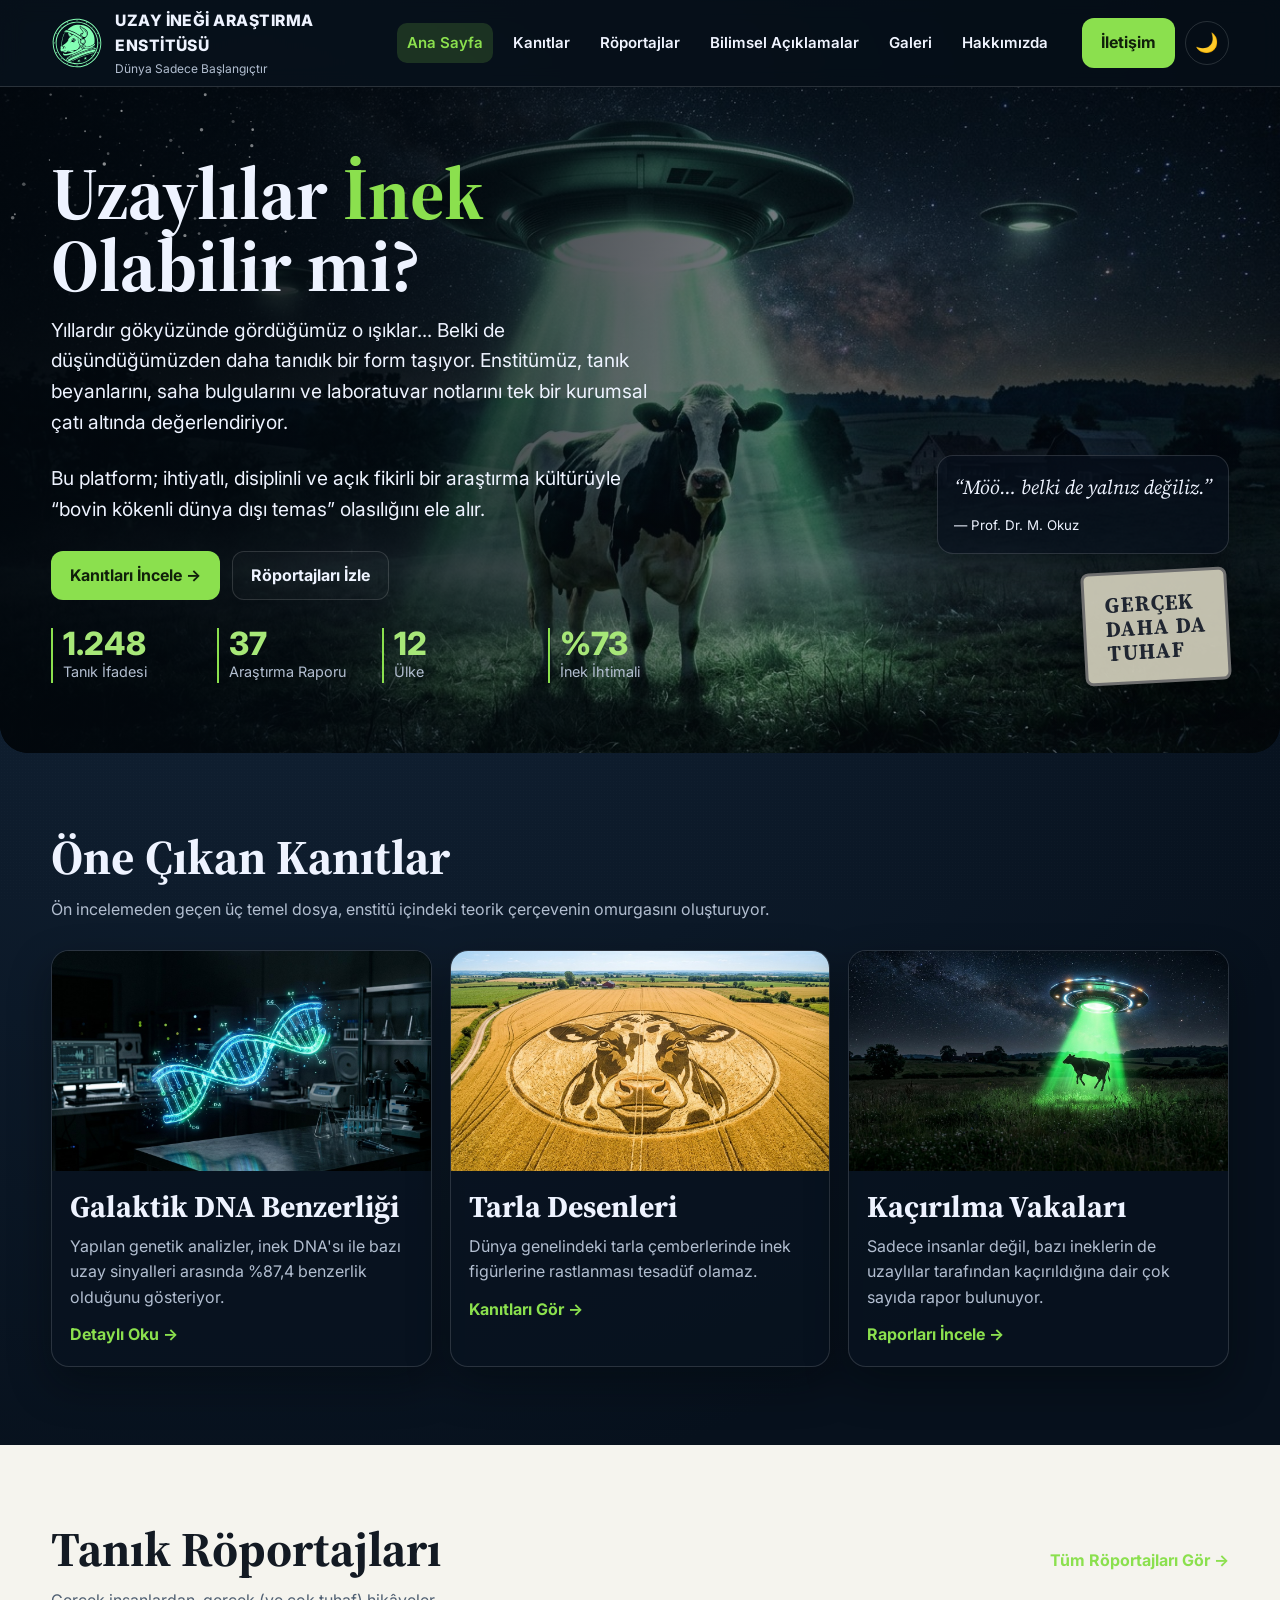
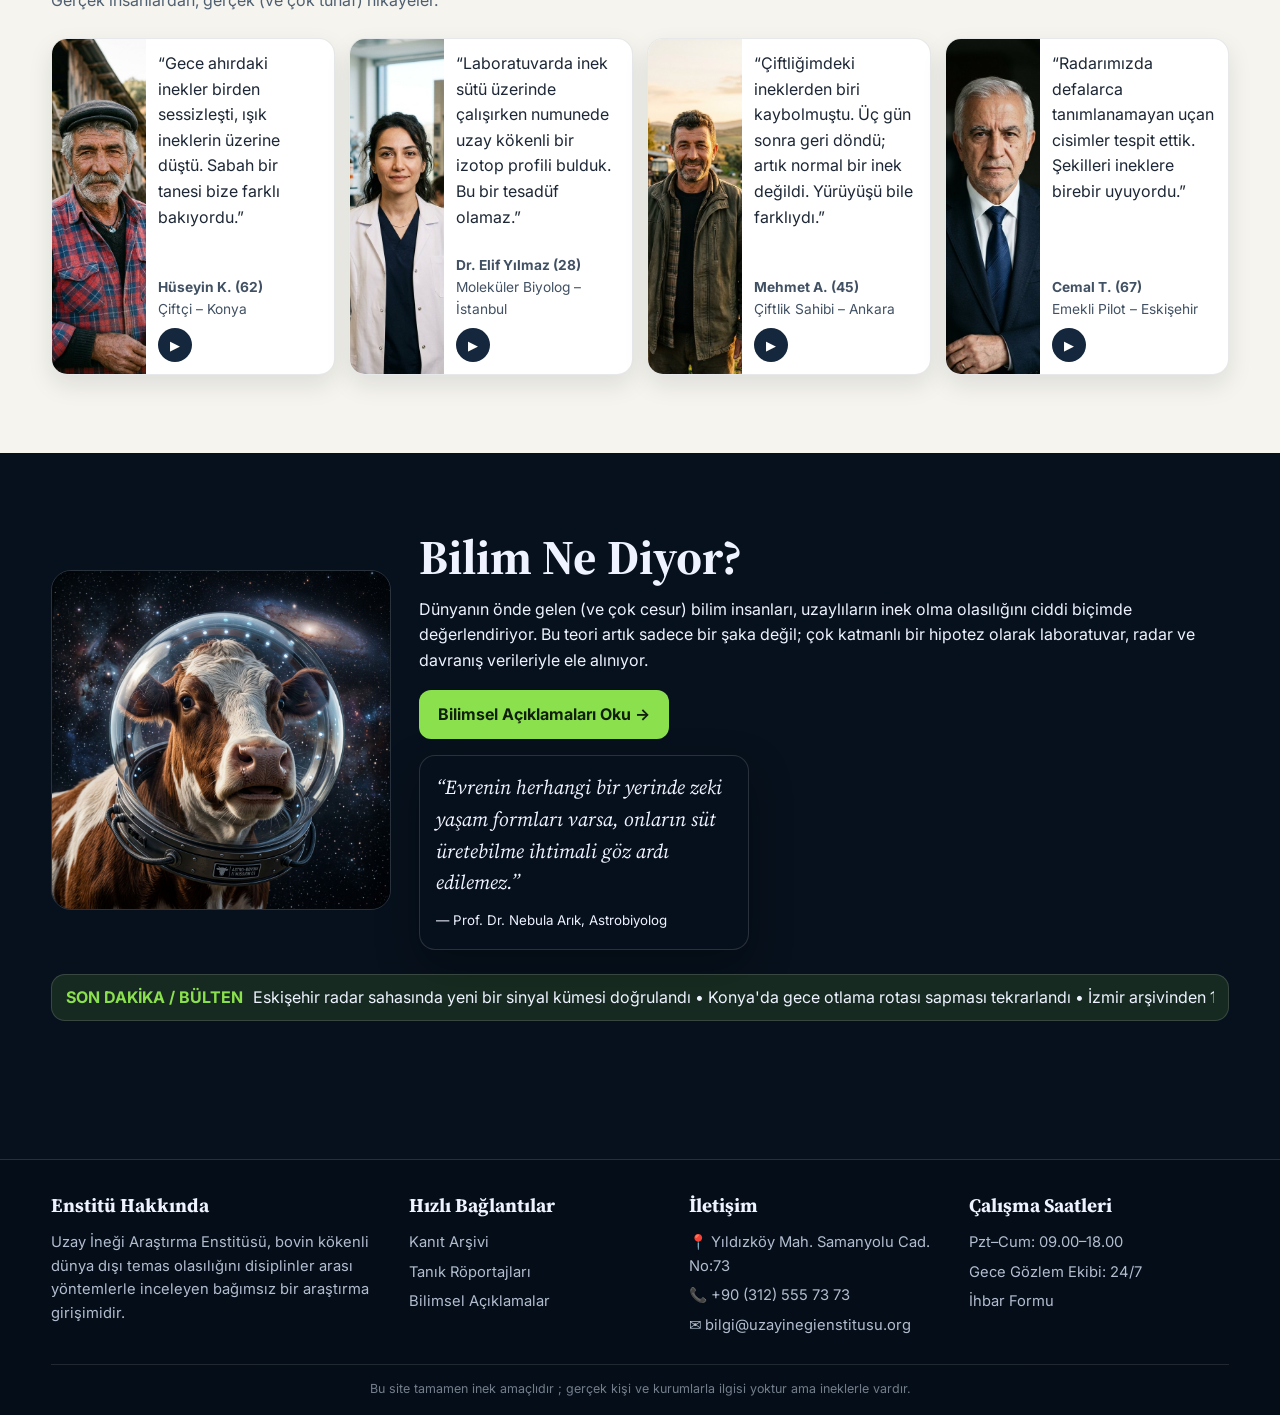
==== index.html @ c4a69b03 "İlk yükleme" ====
<!doctype html>
<html lang="tr">
<head>
  <meta charset="UTF-8">
  <meta name="viewport" content="width=device-width, initial-scale=1.0">
  <title>Uzay İneği Araştırma Enstitüsü | Uzaylılar İnek Olabilir mi?</title>
  <meta name="description" content="Uzaylılar inek olabilir mi sorusunu kurumsal bir ciddiyetle inceleyen Uzay İneği Araştırma Enstitüsü'nün resmi arşiv ve rapor sayfası.">
  <meta property="og:title" content="Uzay İneği Araştırma Enstitüsü">
  <meta property="og:description" content="Uzaylılar inek olabilir mi iddiasına dair kanıt arşivi, röportajlar ve bilimsel açıklamalar.">
  <meta property="og:image" content="images/hero.jpg">
  <meta property="og:type" content="website">
  <link rel="icon" type="image/svg+xml" href="images/logo.svg">
  <link rel="stylesheet" href="css/style.css">
  <script src="js/script.js" defer></script>
</head>
<body>
  <header class="site-header">
    <div class="container header-inner">
      <a href="index.html" class="brand" aria-label="Ana sayfaya git">
        <img src="images/logo.svg" alt="Uzay İneği Araştırma Enstitüsü logosu" loading="lazy">
        <div>
          <div class="brand-title">UZAY İNEĞİ ARAŞTIRMA ENSTİTÜSÜ</div>
          <div class="brand-sub">Dünya Sadece Başlangıçtır</div>
        </div>
      </a>

      <nav class="main-nav" data-main-nav aria-label="Ana menü">
        <a class="nav-link" href="index.html">Ana Sayfa</a>
        <a class="nav-link" href="kanitlar.html">Kanıtlar</a>
        <a class="nav-link" href="roportajlar.html">Röportajlar</a>
        <a class="nav-link" href="bilimsel.html">Bilimsel Açıklamalar</a>
        <a class="nav-link" href="galeri.html">Galeri</a>
        <a class="nav-link" href="hakkimizda.html">Hakkımızda</a>
      </nav>

      <div class="header-actions">
        <a class="btn btn-primary" href="hakkimizda.html#iletisim">İletişim</a>
        <button class="theme-toggle" data-theme-toggle aria-label="Açık temaya geç">🌙</button>
        <button class="hamburger" data-menu-toggle aria-label="Menüyü aç/kapat" aria-expanded="false">☰</button>
      </div>
    </div>
  </header>

  <main>
    <section class="hero">
      <div class="hero-bg" aria-hidden="true"></div>
      <canvas id="star-canvas" aria-hidden="true"></canvas>
      <div class="container hero-grid">
        <div class="reveal">
          <h1>Uzaylılar <span class="accent">İnek</span> Olabilir mi?</h1>
          <p>Yıllardır gökyüzünde gördüğümüz o ışıklar... Belki de düşündüğümüzden daha tanıdık bir form taşıyor. Enstitümüz, tanık beyanlarını, saha bulgularını ve laboratuvar notlarını tek bir kurumsal çatı altında değerlendiriyor.</p>
          <p>Bu platform; ihtiyatlı, disiplinli ve açık fikirli bir araştırma kültürüyle “bovin kökenli dünya dışı temas” olasılığını ele alır.</p>

          <div class="hero-buttons">
            <a class="btn btn-primary" href="kanitlar.html">Kanıtları İncele →</a>
            <a class="btn btn-secondary" href="roportajlar.html">Röportajları İzle</a>
          </div>

          <div class="stats">
            <div class="stat-item">
              <div class="stat-number" data-counter data-target="1248">0</div>
              <div class="stat-label">Tanık İfadesi</div>
            </div>
            <div class="stat-item">
              <div class="stat-number" data-counter data-target="37">0</div>
              <div class="stat-label">Araştırma Raporu</div>
            </div>
            <div class="stat-item">
              <div class="stat-number" data-counter data-target="12">0</div>
              <div class="stat-label">Ülke</div>
            </div>
            <div class="stat-item">
              <div class="stat-number" data-counter data-target="73" data-prefix="%">%0</div>
              <div class="stat-label">İnek İhtimali</div>
            </div>
          </div>
        </div>

        <div class="hero-right reveal">
          <div class="quote-card">
            <blockquote>“Möö… belki de yalnız değiliz.”</blockquote>
            <small>— Prof. Dr. M. Okuz</small>
          </div>
          <div class="road-sign" aria-label="Yol kenarı uyarı tabelası">GERÇEK<br>DAHA DA<br>TUHAF</div>
        </div>
      </div>
    </section>

    <section class="section">
      <div class="container">
        <h2 class="section-title reveal">Öne Çıkan Kanıtlar</h2>
        <p class="section-subtitle reveal">Ön incelemeden geçen üç temel dosya, enstitü içindeki teorik çerçevenin omurgasını oluşturuyor.</p>

        <div class="card-grid">
          <article class="card reveal">
            <img class="card-image" src="images/dna.jpg" alt="DNA zinciri görseli" loading="lazy">
            <div class="card-body">
              <h3>Galaktik DNA Benzerliği</h3>
              <p>Yapılan genetik analizler, inek DNA'sı ile bazı uzay sinyalleri arasında %87,4 benzerlik olduğunu gösteriyor.</p>
              <a class="read-more" href="kanitlar.html">Detaylı Oku →</a>
            </div>
          </article>

          <article class="card reveal">
            <img class="card-image" src="images/cropcircle.jpg" alt="Tarladaki dairesel desen görüntüsü" loading="lazy">
            <div class="card-body">
              <h3>Tarla Desenleri</h3>
              <p>Dünya genelindeki tarla çemberlerinde inek figürlerine rastlanması tesadüf olamaz.</p>
              <a class="read-more" href="kanitlar.html">Kanıtları Gör →</a>
            </div>
          </article>

          <article class="card reveal">
            <img class="card-image" src="images/abduction.jpg" alt="Gece ışığı altında kaçırılma sahnesi" loading="lazy">
            <div class="card-body">
              <h3>Kaçırılma Vakaları</h3>
              <p>Sadece insanlar değil, bazı ineklerin de uzaylılar tarafından kaçırıldığına dair çok sayıda rapor bulunuyor.</p>
              <a class="read-more" href="kanitlar.html">Raporları İncele →</a>
            </div>
          </article>
        </div>
      </div>
    </section>

    <section class="section section-cream witness-section">
      <div class="container">
        <div class="section-head reveal">
          <h2 class="section-title">Tanık Röportajları</h2>
          <a class="read-more" href="roportajlar.html">Tüm Röportajları Gör →</a>
        </div>
        <p class="section-subtitle reveal" style="color:#4f5f72;">Gerçek insanlardan, gerçek (ve çok tuhaf) hikâyeler.</p>

        <div class="witness-grid">
          <article class="witness-card reveal">
            <img class="witness-thumb" src="images/tanik_huseyin.jpg" alt="Hüseyin K. portresi" loading="lazy">
            <div class="witness-content">
              <p>“Gece ahırdaki inekler birden sessizleşti, ışık ineklerin üzerine düştü. Sabah bir tanesi bize farklı bakıyordu.”</p>
              <div class="witness-meta"><strong>Hüseyin K. (62)</strong><br>Çiftçi – Konya</div>
              <button class="play-btn" data-open-modal data-modal-type="transcript" data-modal-key="huseyin" aria-label="Hüseyin röportajını aç">▶</button>
            </div>
          </article>

          <article class="witness-card reveal">
            <img class="witness-thumb" src="images/tanik_elif.jpg" alt="Dr. Elif Yılmaz portresi" loading="lazy">
            <div class="witness-content">
              <p>“Laboratuvarda inek sütü üzerinde çalışırken numunede uzay kökenli bir izotop profili bulduk. Bu bir tesadüf olamaz.”</p>
              <div class="witness-meta"><strong>Dr. Elif Yılmaz (28)</strong><br>Moleküler Biyolog – İstanbul</div>
              <button class="play-btn" data-open-modal data-modal-type="transcript" data-modal-key="elif" aria-label="Elif röportajını aç">▶</button>
            </div>
          </article>

          <article class="witness-card reveal">
            <img class="witness-thumb" src="images/tanik_mehmet.jpg" alt="Mehmet A. portresi" loading="lazy">
            <div class="witness-content">
              <p>“Çiftliğimdeki ineklerden biri kaybolmuştu. Üç gün sonra geri döndü; artık normal bir inek değildi. Yürüyüşü bile farklıydı.”</p>
              <div class="witness-meta"><strong>Mehmet A. (45)</strong><br>Çiftlik Sahibi – Ankara</div>
              <button class="play-btn" data-open-modal data-modal-type="transcript" data-modal-key="mehmet" aria-label="Mehmet röportajını aç">▶</button>
            </div>
          </article>

          <article class="witness-card reveal">
            <img class="witness-thumb" src="images/tanik_cemal.jpg" alt="Cemal T. portresi" loading="lazy">
            <div class="witness-content">
              <p>“Radarımızda defalarca tanımlanamayan uçan cisimler tespit ettik. Şekilleri ineklere birebir uyuyordu.”</p>
              <div class="witness-meta"><strong>Cemal T. (67)</strong><br>Emekli Pilot – Eskişehir</div>
              <button class="play-btn" data-open-modal data-modal-type="transcript" data-modal-key="cemal" aria-label="Cemal röportajını aç">▶</button>
            </div>
          </article>
        </div>
      </div>
    </section>

    <section class="section">
      <div class="container science-wrap">
        <img class="reveal" src="images/astronot_inek.png" alt="Astronot kıyafeti giymiş inek illüstrasyonu" loading="lazy">
        <div class="reveal">
          <h2 class="section-title">Bilim Ne Diyor?</h2>
          <p>Dünyanın önde gelen (ve çok cesur) bilim insanları, uzaylıların inek olma olasılığını ciddi biçimde değerlendiriyor. Bu teori artık sadece bir şaka değil; çok katmanlı bir hipotez olarak laboratuvar, radar ve davranış verileriyle ele alınıyor.</p>
          <a class="btn btn-primary" href="bilimsel.html">Bilimsel Açıklamaları Oku →</a>

          <div class="quote-card" style="margin-top:16px;">
            <blockquote>“Evrenin herhangi bir yerinde zeki yaşam formları varsa, onların süt üretebilme ihtimali göz ardı edilemez.”</blockquote>
            <small>— Prof. Dr. Nebula Arık, Astrobiyolog</small>
          </div>
        </div>
      </div>

      <div class="container">
        <div class="bulletin reveal" aria-label="Son dakika bülteni">
          <strong>SON DAKİKA / BÜLTEN</strong>
          <div style="overflow: hidden; flex: 1;">
            <div class="bulletin-track">Eskişehir radar sahasında yeni bir sinyal kümesi doğrulandı • Konya'da gece otlama rotası sapması tekrarlandı • İzmir arşivinden 1981 tarihli ek negatif film dijitalleştiriliyor</div>
          </div>
        </div>
      </div>
    </section>
  </main>

  <footer class="site-footer">
  <div class="container footer-grid">
    <div class="footer-col">
      <h4>Enstitü Hakkında</h4>
      <p>Uzay İneği Araştırma Enstitüsü, bovin kökenli dünya dışı temas olasılığını disiplinler arası yöntemlerle inceleyen bağımsız bir araştırma girişimidir.</p>
    </div>
    <div class="footer-col">
      <h4>Hızlı Bağlantılar</h4>
      <ul>
        <li><a href="kanitlar.html">Kanıt Arşivi</a></li>
        <li><a href="roportajlar.html">Tanık Röportajları</a></li>
        <li><a href="bilimsel.html">Bilimsel Açıklamalar</a></li>
      </ul>
    </div>
    <div class="footer-col">
      <h4>İletişim</h4>
      <ul>
        <li>📍 Yıldızköy Mah. Samanyolu Cad. No:73</li>
        <li>📞 +90 (312) 555 73 73</li>
        <li>✉️ bilgi@uzayinegienstitusu.org</li>
      </ul>
    </div>
    <div class="footer-col">
      <h4>Çalışma Saatleri</h4>
      <ul>
        <li>Pzt–Cum: 09.00–18.00</li>
        <li>Gece Gözlem Ekibi: 24/7</li>
        <li><a href="hakkimizda.html#iletisim">İhbar Formu</a></li>
      </ul>
    </div>
  </div>
  <div class="container footer-bottom">Bu site tamamen inek amaçlıdır ; gerçek kişi ve kurumlarla ilgisi yoktur ama ineklerle vardır.</div>
</footer>

  <div id="globalModal" class="modal" role="dialog" aria-modal="true" aria-hidden="true" aria-label="Detay penceresi">
    <div class="modal-content">
      <div class="modal-top">
        <h3 data-modal-title>Detay</h3>
        <button class="modal-close" data-modal-close aria-label="Pencereyi kapat">✕</button>
      </div>
      <div data-modal-body></div>
    </div>
  </div>
</body>
</html>
---- css/style.css ----
/* Uzay İneği Araştırma Enstitüsü - Ana Stil Dosyası */
@import url('https://fonts.googleapis.com/css2?family=Inter:wght@400;500;600;700;800&family=Source+Serif+4:opsz,wght@8..60,500;8..60,700&display=swap');

:root {
  --bg: #07111d;
  --bg-elev: #0d1c2d;
  --bg-soft: #12263b;
  --text: #eef3ff;
  --muted: #b2bed0;
  --accent: #8be04e;
  --accent-2: #70bf3a;
  --line: rgba(255, 255, 255, 0.14);
  --card: rgba(8, 19, 31, 0.78);
  --shadow: 0 18px 40px rgba(2, 6, 10, 0.42);
  --cream: #f5f4ee;
  --cream-text: #131a23;
  --danger: #ff6b6b;
  --radius: 18px;
}

body.theme-light {
  --bg: #f2f5f9;
  --bg-elev: #ffffff;
  --bg-soft: #e8eef7;
  --text: #0f1b2a;
  --muted: #48556a;
  --line: rgba(11, 28, 42, 0.14);
  --card: rgba(255, 255, 255, 0.92);
  --shadow: 0 14px 30px rgba(11, 28, 42, 0.12);
}

* {
  box-sizing: border-box;
}

html,
body {
  margin: 0;
  padding: 0;
}

body {
  font-family: 'Inter', system-ui, -apple-system, Segoe UI, sans-serif;
  background: radial-gradient(circle at 20% 10%, #14263a 0, var(--bg) 42%), var(--bg);
  color: var(--text);
  line-height: 1.6;
  min-height: 100vh;
}

body::before {
  content: '';
  position: fixed;
  inset: 0;
  pointer-events: none;
  background-image: radial-gradient(rgba(255, 255, 255, 0.2) 0.7px, transparent 0.7px);
  background-size: 3px 3px;
  opacity: 0.07;
  z-index: -1;
}

img {
  max-width: 100%;
  display: block;
}

a {
  color: inherit;
  text-decoration: none;
}

p {
  margin-top: 0;
}

.container {
  width: min(1180px, 92vw);
  margin: 0 auto;
}

.section {
  padding: 78px 0;
}

.section-cream {
  background: var(--cream);
  color: var(--cream-text);
}

.section-title {
  margin: 0 0 12px;
  font-family: 'Source Serif 4', Georgia, serif;
  font-size: clamp(2rem, 3.8vw, 3.2rem);
  line-height: 1.1;
}

.section-subtitle {
  margin: 0;
  color: var(--muted);
  max-width: 760px;
}

.accent {
  color: var(--accent);
}

.site-header {
  position: sticky;
  top: 0;
  z-index: 1000;
  backdrop-filter: blur(10px);
  border-bottom: 1px solid var(--line);
  background: rgba(5, 12, 20, 0.78);
}

body.theme-light .site-header {
  background: rgba(242, 245, 249, 0.9);
}

.header-inner {
  min-height: 86px;
  display: flex;
  align-items: center;
  justify-content: space-between;
  gap: 24px;
}

.brand {
  display: flex;
  align-items: center;
  gap: 12px;
  min-width: 280px;
}

.brand img {
  width: 52px;
  height: 52px;
  border-radius: 50%;
}

.brand-title {
  font-weight: 800;
  letter-spacing: 0.03em;
  font-size: 0.98rem;
}

.brand-sub {
  color: var(--muted);
  font-size: 0.75rem;
}

.main-nav {
  display: flex !important;
  flex-direction: row !important;
  flex-wrap: nowrap !important;
  align-items: center;
  gap: 10px;
  justify-content: center;
  position: static !important;
  background: transparent !important;
  border: none !important;
  padding: 0 !important;
}

.nav-link {
  padding: 8px 10px;
  border-radius: 10px;
  font-weight: 600;
  font-size: 0.94rem;
  color: color-mix(in srgb, var(--text) 88%, white 12%);
  transition: 0.2s ease;
  white-space: nowrap;
}

.nav-link:hover,
.nav-link.active {
  color: var(--accent);
  background: color-mix(in srgb, var(--accent) 17%, transparent 83%);
}

.header-actions {
  display: flex;
  align-items: center;
  gap: 10px;
}

.btn {
  border: 1px solid transparent;
  padding: 11px 18px;
  border-radius: 12px;
  font-weight: 700;
  cursor: pointer;
  display: inline-flex;
  align-items: center;
  gap: 8px;
  justify-content: center;
  transition: 0.22s ease;
}

.btn-primary {
  background: var(--accent);
  color: #10200a;
}

.btn-primary:hover {
  background: var(--accent-2);
}

.btn-secondary {
  border-color: var(--line);
  color: var(--text);
  background: rgba(255, 255, 255, 0.02);
}

.btn-secondary:hover {
  border-color: var(--accent);
  color: var(--accent);
}

.theme-toggle {
  width: 44px;
  height: 44px;
  border-radius: 50%;
  border: 1px solid var(--line);
  display: grid;
  place-items: center;
  cursor: pointer;
  background: transparent;
  color: var(--text);
  font-size: 1.18rem;
}

.hamburger {
  display: none !important;
}

.hero {
  position: relative;
  min-height: 74vh;
  border-radius: 0 0 28px 28px;
  overflow: hidden;
  isolation: isolate;
  display: flex;
  align-items: center;
}

.hero-bg {
  position: absolute;
  inset: 0;
  background: linear-gradient(102deg, rgba(2, 8, 14, 0.88) 22%, rgba(5, 12, 20, 0.48) 64%), url('../images/hero.jpg') center/cover no-repeat;
  z-index: -2;
}

body.theme-light .hero {
  --text: #eef3ff;
  --muted: #b2bed0;
  color: var(--text);
}

body.theme-light .hero .stat-label {
  color: var(--muted);
}

#star-canvas {
  position: absolute;
  inset: 0;
  z-index: -1;
  opacity: 0.55;
}

.hero-grid {
  display: grid;
  grid-template-columns: 1.3fr 1fr;
  gap: 24px;
  align-items: end;
  padding: 52px 0;
}

.hero h1 {
  font-family: 'Source Serif 4', Georgia, serif;
  font-size: clamp(2.5rem, 5.8vw, 5rem);
  line-height: 0.97;
  margin: 0 0 14px;
}

.hero p {
  max-width: 620px;
  margin-bottom: 26px;
  font-size: clamp(1rem, 1.8vw, 1.2rem);
}

.hero-buttons {
  display: flex;
  flex-wrap: wrap;
  gap: 12px;
  margin-bottom: 28px;
}

.stats {
  display: grid;
  grid-template-columns: repeat(4, minmax(110px, 1fr));
  gap: 10px;
  max-width: 680px;
}

.stat-item {
  border-left: 2px solid var(--accent);
  padding-left: 10px;
}

.stat-number {
  font-size: clamp(1.4rem, 3vw, 2rem);
  font-weight: 800;
  line-height: 1;
  color: color-mix(in srgb, var(--accent) 76%, white 24%);
}

.stat-label {
  font-size: 0.9rem;
  color: var(--muted);
}

.hero-right {
  display: grid;
  gap: 16px;
  justify-items: end;
}

.quote-card {
  background: rgba(7, 16, 28, 0.72);
  border: 1px solid var(--line);
  border-radius: 16px;
  padding: 16px;
  max-width: 330px;
  box-shadow: var(--shadow);
}

body.theme-light .quote-card {
  background: rgba(255, 255, 255, 0.88);
}

.quote-card blockquote {
  margin: 0 0 8px;
  font-family: 'Source Serif 4', Georgia, serif;
  font-size: 1.24rem;
  font-style: italic;
}

.road-sign {
  transform: rotate(-3deg);
  background: rgba(214, 211, 191, 0.9);
  color: #202631;
  border: 3px solid #6f6f6f;
  border-radius: 8px;
  padding: 18px 20px;
  font-family: 'Source Serif 4', serif;
  font-weight: 700;
  letter-spacing: 0.04em;
  font-size: 1.35rem;
  line-height: 1.1;
  box-shadow: 0 12px 30px rgba(0, 0, 0, 0.35);
}

.card-grid {
  display: grid;
  grid-template-columns: repeat(3, minmax(0, 1fr));
  gap: 18px;
  margin-top: 28px;
}

.card {
  background: var(--card);
  border: 1px solid var(--line);
  border-radius: var(--radius);
  overflow: hidden;
  box-shadow: var(--shadow);
}

body.theme-light .card {
  background: #ffffff;
}

.card-image {
  width: 100%;
  height: 220px;
  object-fit: cover;
}

.card-body {
  padding: 18px;
}

.card h3 {
  margin: 0 0 8px;
  font-family: 'Source Serif 4', Georgia, serif;
  font-size: 1.9rem;
  line-height: 1.2;
}

.card p {
  margin-bottom: 12px;
  color: var(--muted);
}

.read-more {
  color: var(--accent);
  font-weight: 700;
}

.witness-section .section-head {
  display: flex;
  justify-content: space-between;
  align-items: baseline;
  gap: 20px;
  flex-wrap: wrap;
}

.witness-grid {
  margin-top: 24px;
  display: grid;
  grid-template-columns: repeat(4, minmax(0, 1fr));
  gap: 14px;
}

.witness-card {
  border-radius: 16px;
  background: #ffffff;
  border: 1px solid rgba(16, 30, 42, 0.1);
  box-shadow: 0 10px 24px rgba(16, 30, 42, 0.1);
  overflow: hidden;
  color: #1d2735;
  display: grid;
  grid-template-columns: 94px 1fr;
  min-height: 176px;
}

.witness-thumb {
  width: 100%;
  height: 100%;
  object-fit: cover;
}

.witness-content {
  padding: 12px;
  display: flex;
  flex-direction: column;
  gap: 8px;
}

.witness-meta {
  margin-top: auto;
  font-size: 0.86rem;
  color: #415163;
}

.play-btn {
  width: 34px;
  height: 34px;
  border-radius: 50%;
  border: 0;
  background: #15273d;
  color: #fff;
  cursor: pointer;
}

.badge {
  display: inline-flex;
  align-items: center;
  gap: 6px;
  padding: 4px 8px;
  border-radius: 999px;
  background: rgba(139, 224, 78, 0.15);
  color: #a4f569;
  font-size: 0.74rem;
  font-weight: 700;
}

body.theme-light .badge {
  background: rgba(139, 224, 78, 0.2);
  color: #224915;
}

.science-wrap {
  display: grid;
  grid-template-columns: 340px 1fr;
  gap: 28px;
  align-items: center;
}

.science-wrap img {
  border-radius: 20px;
  border: 1px solid var(--line);
}

.bulletin {
  margin-top: 24px;
  border-radius: 14px;
  border: 1px solid var(--line);
  background: rgba(139, 224, 78, 0.12);
  padding: 10px 14px;
  display: flex;
  gap: 10px;
  align-items: center;
  overflow: hidden;
}

.bulletin strong {
  white-space: nowrap;
  color: var(--accent);
}

.bulletin-track {
  white-space: nowrap;
  animation: ticker 17s linear infinite;
}

@keyframes ticker {
  from {
    transform: translateX(0);
  }

  to {
    transform: translateX(-32%);
  }
}

.page-hero {
  padding: 60px 0 34px;
}

.page-hero h1 {
  margin: 0 0 10px;
  font-family: 'Source Serif 4', Georgia, serif;
  font-size: clamp(2.1rem, 5vw, 3.8rem);
}

.page-hero p {
  max-width: 780px;
  color: var(--muted);
}

.stat-strip {
  display: grid;
  grid-template-columns: repeat(4, minmax(0, 1fr));
  gap: 12px;
  margin: 22px 0 0;
}

.strip-item {
  border: 1px solid var(--line);
  border-radius: 14px;
  background: var(--card);
  padding: 14px;
  text-align: center;
}

.strip-item .n {
  font-size: 1.8rem;
  font-weight: 800;
  color: var(--accent);
}

.deep-evidence {
  display: grid;
  grid-template-columns: repeat(3, minmax(0, 1fr));
  gap: 18px;
  margin-top: 20px;
}

.deep-evidence .card h3 {
  font-size: 1.55rem;
}

.simple-table {
  width: 100%;
  border-collapse: collapse;
  margin-top: 10px;
  font-size: 0.94rem;
}

.simple-table th,
.simple-table td {
  border-bottom: 1px solid var(--line);
  text-align: left;
  padding: 9px 8px;
}

.simple-table th {
  color: var(--accent);
}

.filter-row {
  display: flex;
  flex-wrap: wrap;
  gap: 10px;
  margin: 22px 0;
}

.filter-chip {
  border: 1px solid var(--line);
  border-radius: 999px;
  padding: 8px 14px;
  background: transparent;
  color: var(--text);
  cursor: pointer;
  font-weight: 600;
}

.filter-chip.active,
.filter-chip:hover {
  border-color: var(--accent);
  color: var(--accent);
  background: color-mix(in srgb, var(--accent) 16%, transparent 84%);
}

.evidence-grid {
  display: grid;
  grid-template-columns: repeat(2, minmax(0, 1fr));
  gap: 16px;
}

.evidence-card {
  border: 1px solid var(--line);
  border-radius: 16px;
  background: var(--card);
  padding: 14px;
  box-shadow: var(--shadow);
}

.evidence-head {
  display: flex;
  justify-content: space-between;
  align-items: flex-start;
  gap: 10px;
}

.file-code {
  font-size: 0.8rem;
  color: var(--accent);
  font-weight: 700;
  letter-spacing: 0.05em;
}

.evidence-title {
  margin: 4px 0 5px;
  font-size: 1.2rem;
  font-weight: 700;
}

.evidence-meta {
  font-size: 0.86rem;
  color: var(--muted);
}

.evidence-visual {
  border-radius: 12px;
  height: 150px;
  margin: 10px 0;
  background: #111c2e;
  border: 1px solid var(--line);
  overflow: hidden;
}

.evidence-visual img {
  width: 100%;
  height: 100%;
  object-fit: cover;
}

.file-placeholder {
  height: 100%;
  display: grid;
  place-items: center;
  font-weight: 700;
  letter-spacing: 0.05em;
  color: var(--muted);
}

.reliability {
  margin: 10px 0;
}

.reliability-track {
  height: 8px;
  border-radius: 999px;
  background: rgba(255, 255, 255, 0.13);
  overflow: hidden;
}

.reliability-bar {
  height: 100%;
  background: linear-gradient(90deg, #6bbdf3, var(--accent));
}

.meta-grid {
  display: grid;
  grid-template-columns: repeat(3, minmax(0, 1fr));
  gap: 10px;
}

.meta-box {
  border: 1px solid var(--line);
  border-radius: 12px;
  padding: 10px;
  background: rgba(255, 255, 255, 0.02);
}

.transcript-modal .player-strip {
  height: 56px;
  border-radius: 12px;
  border: 1px solid var(--line);
  background: linear-gradient(90deg, rgba(139, 224, 78, 0.2), rgba(139, 224, 78, 0.04));
  position: relative;
  overflow: hidden;
  margin-bottom: 14px;
}

.transcript-modal .player-strip::after {
  content: '';
  position: absolute;
  top: 0;
  bottom: 0;
  width: 30%;
  background: linear-gradient(90deg, transparent, rgba(255, 255, 255, 0.3), transparent);
  animation: strip 2.6s linear infinite;
}

@keyframes strip {
  from {
    left: -35%;
  }

  to {
    left: 110%;
  }
}

.transcript-lines {
  max-height: 340px;
  overflow: auto;
  display: grid;
  gap: 10px;
}

.transcript-line {
  border-left: 3px solid var(--accent);
  padding: 8px 10px;
  background: rgba(139, 224, 78, 0.08);
  border-radius: 10px;
}

.calc-box,
.translator-box,
.contact-box,
.faq-box {
  border: 1px solid var(--line);
  border-radius: 16px;
  background: var(--card);
  padding: 16px;
}

.form-grid {
  display: grid;
  grid-template-columns: repeat(2, minmax(0, 1fr));
  gap: 12px;
}

.form-grid .full {
  grid-column: 1 / -1;
}

label {
  display: grid;
  gap: 6px;
  font-weight: 600;
  font-size: 0.92rem;
}

input,
select,
textarea {
  width: 100%;
  padding: 11px 12px;
  border: 1px solid var(--line);
  border-radius: 10px;
  background: rgba(255, 255, 255, 0.03);
  color: var(--text);
  font: inherit;
}

textarea {
  min-height: 130px;
  resize: vertical;
}

body.theme-light input,
body.theme-light select,
body.theme-light textarea {
  background: #fff;
  color: #1a2633;
}

.result-box {
  margin-top: 12px;
  border-radius: 12px;
  padding: 12px;
  border: 1px solid var(--line);
  background: rgba(139, 224, 78, 0.09);
}

.progress-ring {
  height: 10px;
  border-radius: 999px;
  background: rgba(255, 255, 255, 0.15);
  overflow: hidden;
  margin: 8px 0;
}

.progress-ring span {
  display: block;
  height: 100%;
  width: 0;
  background: linear-gradient(90deg, #5aa9e9, var(--accent));
  transition: width 0.8s ease;
}

.accordion-item {
  border-bottom: 1px solid var(--line);
}

.accordion-btn {
  width: 100%;
  text-align: left;
  padding: 14px 4px;
  background: transparent;
  color: var(--text);
  border: 0;
  display: flex;
  justify-content: space-between;
  align-items: center;
  font-weight: 700;
  cursor: pointer;
}

.accordion-content {
  max-height: 0;
  overflow: hidden;
  transition: max-height 0.3s ease;
  color: var(--muted);
}

.timeline {
  border-left: 2px solid var(--accent);
  padding-left: 16px;
  display: grid;
  gap: 14px;
}

.timeline-item h4 {
  margin: 0 0 3px;
}

.gallery-grid,
.portrait-grid {
  display: grid;
  grid-template-columns: repeat(4, minmax(0, 1fr));
  gap: 12px;
}

.gallery-item {
  position: relative;
  border-radius: 14px;
  overflow: hidden;
  border: 1px solid var(--line);
  cursor: pointer;
}

.gallery-item img {
  width: 100%;
  height: 230px;
  object-fit: cover;
}

.gallery-caption {
  position: absolute;
  left: 0;
  right: 0;
  bottom: 0;
  padding: 8px;
  font-size: 0.82rem;
  background: linear-gradient(0deg, rgba(0, 0, 0, 0.86), transparent);
}

.archive-tag {
  position: absolute;
  top: 10px;
  left: 10px;
  padding: 4px 8px;
  border-radius: 999px;
  font-size: 0.7rem;
  font-weight: 700;
  background: rgba(16, 24, 36, 0.74);
  border: 1px solid var(--line);
}

.lightbox {
  position: fixed;
  inset: 0;
  background: rgba(2, 8, 14, 0.88);
  display: none;
  align-items: center;
  justify-content: center;
  z-index: 1800;
  padding: 24px;
}

.lightbox.open {
  display: flex;
}

.lightbox-inner {
  max-width: min(1000px, 94vw);
  width: 100%;
  border: 1px solid var(--line);
  background: #050d17;
  border-radius: 16px;
  overflow: hidden;
}

.lightbox-img {
  width: 100%;
  max-height: 68vh;
  object-fit: contain;
  background: #000;
}

.lightbox-info {
  padding: 14px;
  display: flex;
  justify-content: space-between;
  gap: 12px;
  align-items: center;
}

.lightbox-nav {
  display: flex;
  gap: 8px;
}

.lightbox-btn {
  width: 40px;
  height: 40px;
  border-radius: 50%;
  border: 1px solid var(--line);
  background: transparent;
  color: #fff;
  font-size: 1.2rem;
  cursor: pointer;
}

.modal {
  position: fixed;
  inset: 0;
  display: none;
  align-items: center;
  justify-content: center;
  background: rgba(2, 8, 14, 0.8);
  z-index: 1600;
  padding: 18px;
}

.modal.open {
  display: flex;
}

.modal-content {
  width: min(760px, 96vw);
  max-height: 88vh;
  overflow: auto;
  border-radius: 16px;
  border: 1px solid var(--line);
  background: var(--bg-elev);
  padding: 18px;
}

.modal-top {
  display: flex;
  justify-content: space-between;
  gap: 10px;
  align-items: flex-start;
  margin-bottom: 8px;
}

.modal-close {
  border: 1px solid var(--line);
  background: transparent;
  color: var(--text);
  width: 34px;
  height: 34px;
  border-radius: 50%;
  cursor: pointer;
}

.team-grid {
  display: grid;
  grid-template-columns: repeat(3, minmax(0, 1fr));
  gap: 14px;
}

.team-card {
  border: 1px solid var(--line);
  border-radius: 14px;
  padding: 14px;
  background: var(--card);
}

.avatar {
  width: 52px;
  height: 52px;
  border-radius: 50%;
  display: grid;
  place-items: center;
  font-weight: 800;
  background: rgba(139, 224, 78, 0.2);
  color: var(--accent);
  margin-bottom: 10px;
}

.site-footer {
  border-top: 1px solid var(--line);
  margin-top: 60px;
  padding-top: 30px;
  background: rgba(5, 12, 20, 0.55);
}

body.theme-light .site-footer {
  background: rgba(255, 255, 255, 0.72);
}

.footer-grid {
  display: grid;
  grid-template-columns: 1.3fr 1fr 1fr 1fr;
  gap: 20px;
}

.footer-col h4 {
  margin: 0 0 10px;
  font-family: 'Source Serif 4', serif;
  font-size: 1.2rem;
}

.footer-col p,
.footer-col li,
.footer-col a {
  color: var(--muted);
  font-size: 0.92rem;
}

.footer-col ul {
  list-style: none;
  margin: 0;
  padding: 0;
  display: grid;
  gap: 6px;
}

.footer-bottom {
  margin-top: 24px;
  padding: 14px 0 16px;
  border-top: 1px solid var(--line);
  text-align: center;
  font-size: 0.78rem;
  color: color-mix(in srgb, var(--muted) 80%, transparent 20%);
  opacity: 0.8;
}

.reveal {
  opacity: 0;
  transform: translateY(24px);
  transition: 0.7s ease;
}

.reveal.show {
  opacity: 1;
  transform: translateY(0);
}

.hide {
  display: none !important;
}

.visually-hidden {
  position: absolute;
  width: 1px;
  height: 1px;
  padding: 0;
  margin: -1px;
  overflow: hidden;
  clip: rect(0, 0, 0, 0);
  border: 0;
}

@media (max-width: 1080px) {
  .main-nav {
    display: flex !important;
    flex-direction: row !important;
    flex-wrap: nowrap !important;
    position: static !important;
    background: transparent !important;
    border: none !important;
    padding: 0 !important;
    overflow-x: auto;
  }

  .main-nav.open {
    display: flex !important;
  }

  .hamburger {
    display: none !important;
  }

  .header-actions .btn-primary {
    display: none;
  }

  .hero-grid,
  .science-wrap,
  .deep-evidence,
  .footer-grid {
    grid-template-columns: 1fr;
  }

  .card-grid {
    grid-template-columns: repeat(2, minmax(0, 1fr));
  }

  .witness-grid {
    grid-template-columns: repeat(2, minmax(0, 1fr));
  }

  .gallery-grid,
  .portrait-grid {
    grid-template-columns: repeat(3, minmax(0, 1fr));
  }
}

@media (max-width: 760px) {
  .header-inner {
    min-height: 78px;
  }

  .brand-title {
    font-size: 0.84rem;
  }

  .brand-sub {
    font-size: 0.68rem;
  }

  .stats,
  .stat-strip,
  .meta-grid,
  .form-grid,
  .evidence-grid,
  .team-grid,
  .gallery-grid,
  .portrait-grid {
    grid-template-columns: 1fr;
  }

  .card-grid,
  .witness-grid {
    grid-template-columns: 1fr;
  }

  .witness-card {
    grid-template-columns: 110px 1fr;
  }

  .road-sign {
    font-size: 1rem;
  }

  .section {
    padding: 54px 0;
  }
}
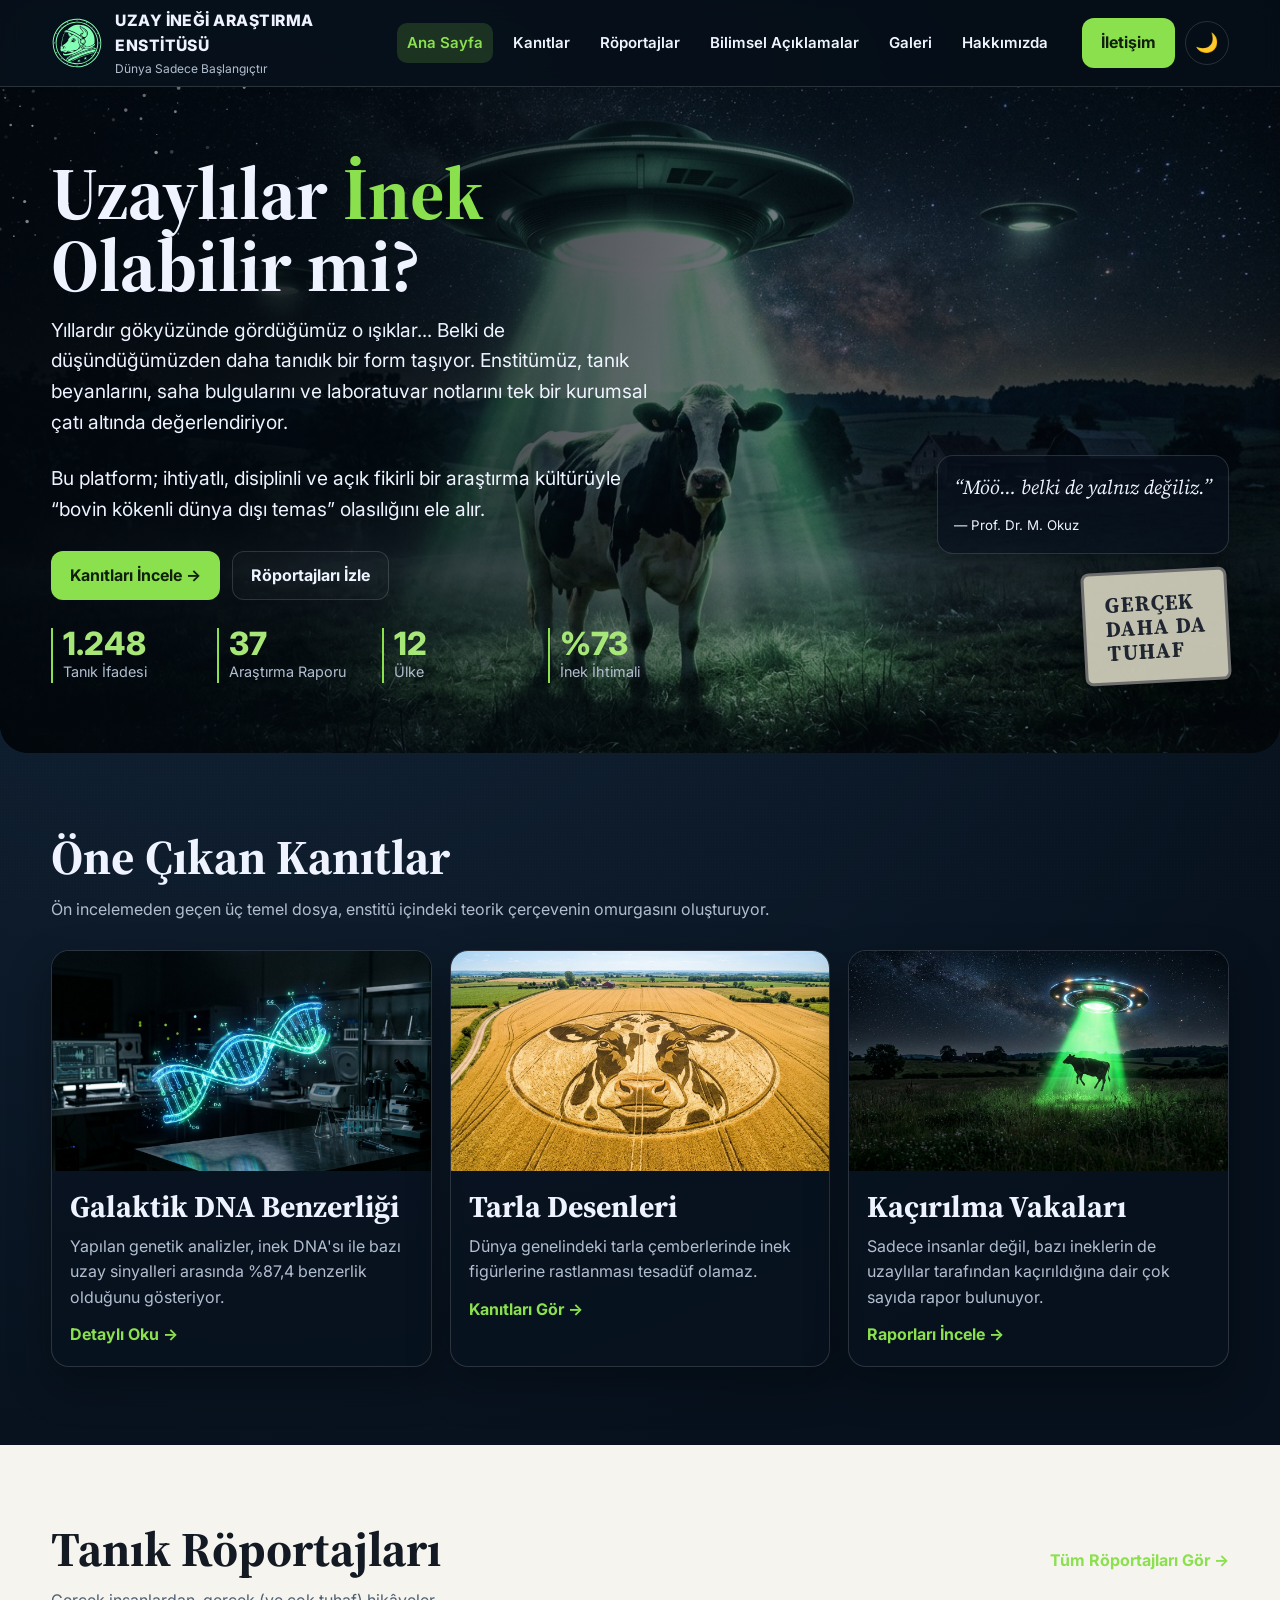
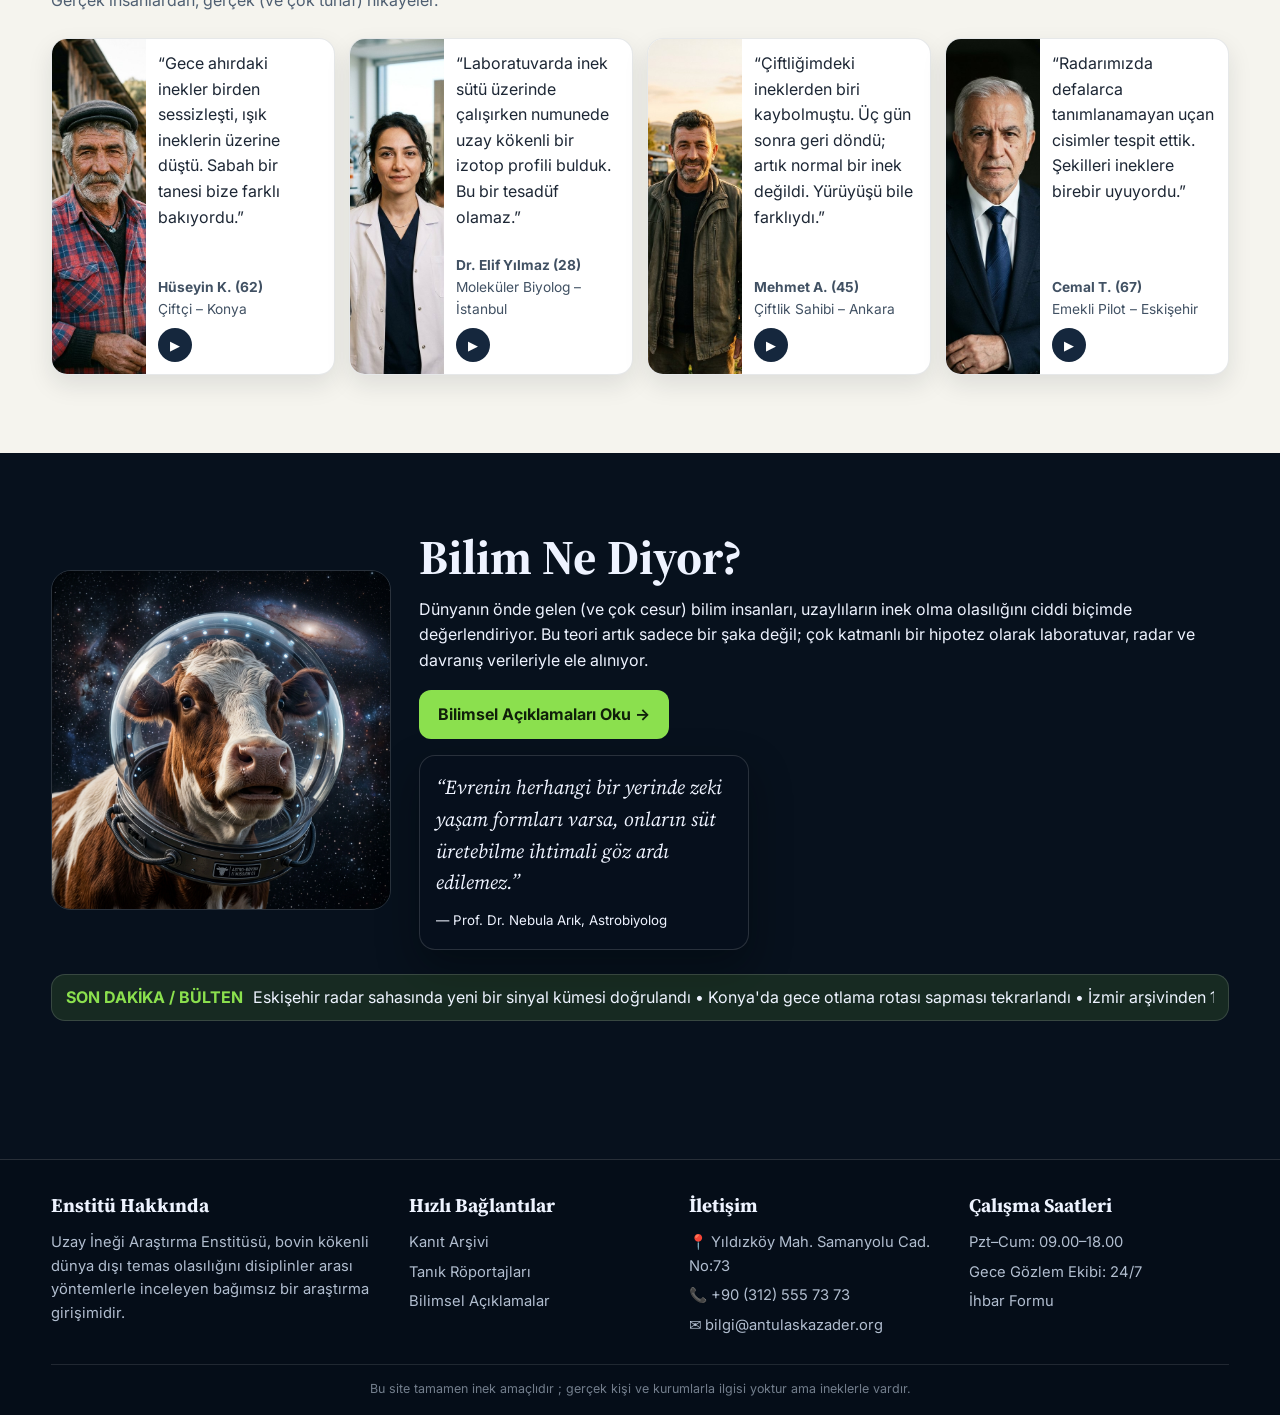
==== commit 7747aede: "Update index.html" ====
--- a/index.html
+++ b/index.html
@@ -215,7 +215,7 @@
       <ul>
         <li>📍 Yıldızköy Mah. Samanyolu Cad. No:73</li>
         <li>📞 +90 (312) 555 73 73</li>
-        <li>✉️ bilgi@uzayinegienstitusu.org</li>
+        <li>✉️ bilgi@antulaskazader.org</li>
       </ul>
     </div>
     <div class="footer-col">
